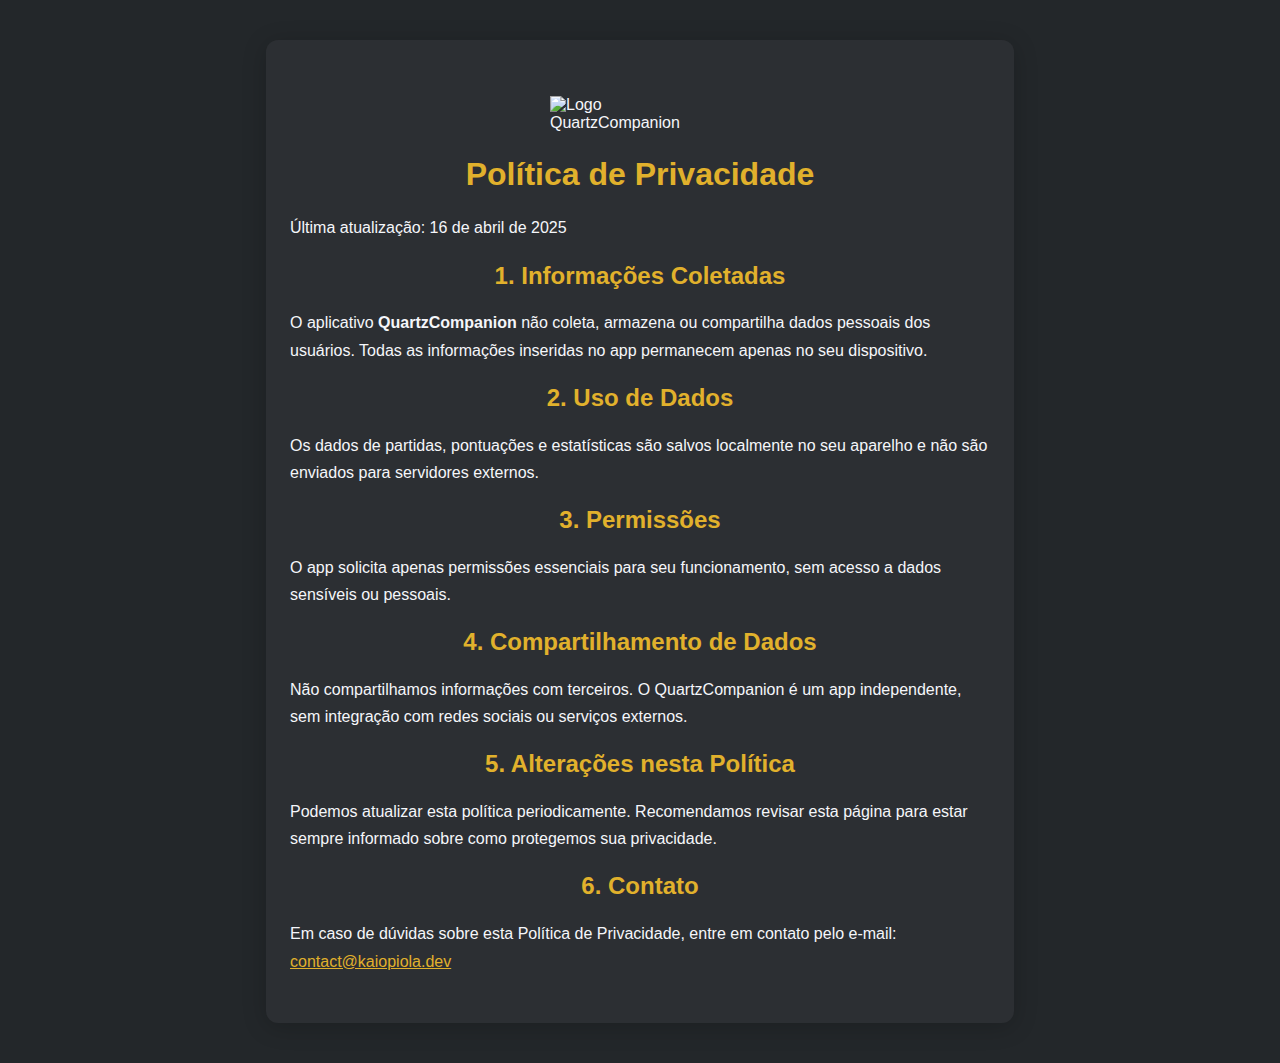
==== quartzcpolicy/index.html @ 83c011cc "Create index.html" ====
<!DOCTYPE html>
<html lang="pt-BR">
<head>
  <meta charset="UTF-8">
  <meta name="viewport" content="width=device-width, initial-scale=1">
  <title>Política de Privacidade - QuartzCompanion</title>
  <style>
    body {
      background: #23272a;
      color: #f5f6fa;
      font-family: 'Segoe UI', Arial, sans-serif;
      margin: 0;
      padding: 0;
    }
    .container {
      max-width: 700px;
      margin: 40px auto;
      background: #2c2f33;
      border-radius: 12px;
      box-shadow: 0 4px 24px rgba(0,0,0,0.2);
      padding: 32px 24px;
    }
    h1, h2 {
      color: #e1b12c;
      text-align: center;
    }
    img {
      display: block;
      margin: 24px auto;
      max-width: 180px;
    }
    p, li {
      color: #f5f6fa;
      line-height: 1.7;
    }
    ul {
      padding-left: 20px;
    }
    @media (max-width: 600px) {
      .container {
        padding: 16px 4px;
      }
    }
  </style>
</head>
<body>
  <div class="container">
    <!-- Substitua o src abaixo pela imagem do seu app -->
    <img src="images/icon.png" alt="Logo QuartzCompanion">
    <h1>Política de Privacidade</h1>
    <p>Última atualização: 16 de abril de 2025</p>

    <h2>1. Informações Coletadas</h2>
    <p>O aplicativo <strong>QuartzCompanion</strong> não coleta, armazena ou compartilha dados pessoais dos usuários. Todas as informações inseridas no app permanecem apenas no seu dispositivo.</p>

    <h2>2. Uso de Dados</h2>
    <p>Os dados de partidas, pontuações e estatísticas são salvos localmente no seu aparelho e não são enviados para servidores externos.</p>

    <h2>3. Permissões</h2>
    <p>O app solicita apenas permissões essenciais para seu funcionamento, sem acesso a dados sensíveis ou pessoais.</p>

    <h2>4. Compartilhamento de Dados</h2>
    <p>Não compartilhamos informações com terceiros. O QuartzCompanion é um app independente, sem integração com redes sociais ou serviços externos.</p>

    <h2>5. Alterações nesta Política</h2>
    <p>Podemos atualizar esta política periodicamente. Recomendamos revisar esta página para estar sempre informado sobre como protegemos sua privacidade.</p>

    <h2>6. Contato</h2>
    <p>Em caso de dúvidas sobre esta Política de Privacidade, entre em contato pelo e-mail: <a href="mailto:contact@kaiopiola.dev" style="color:#e1b12c;">contact@kaiopiola.dev</a></p>
  </div>
</body>
</html>
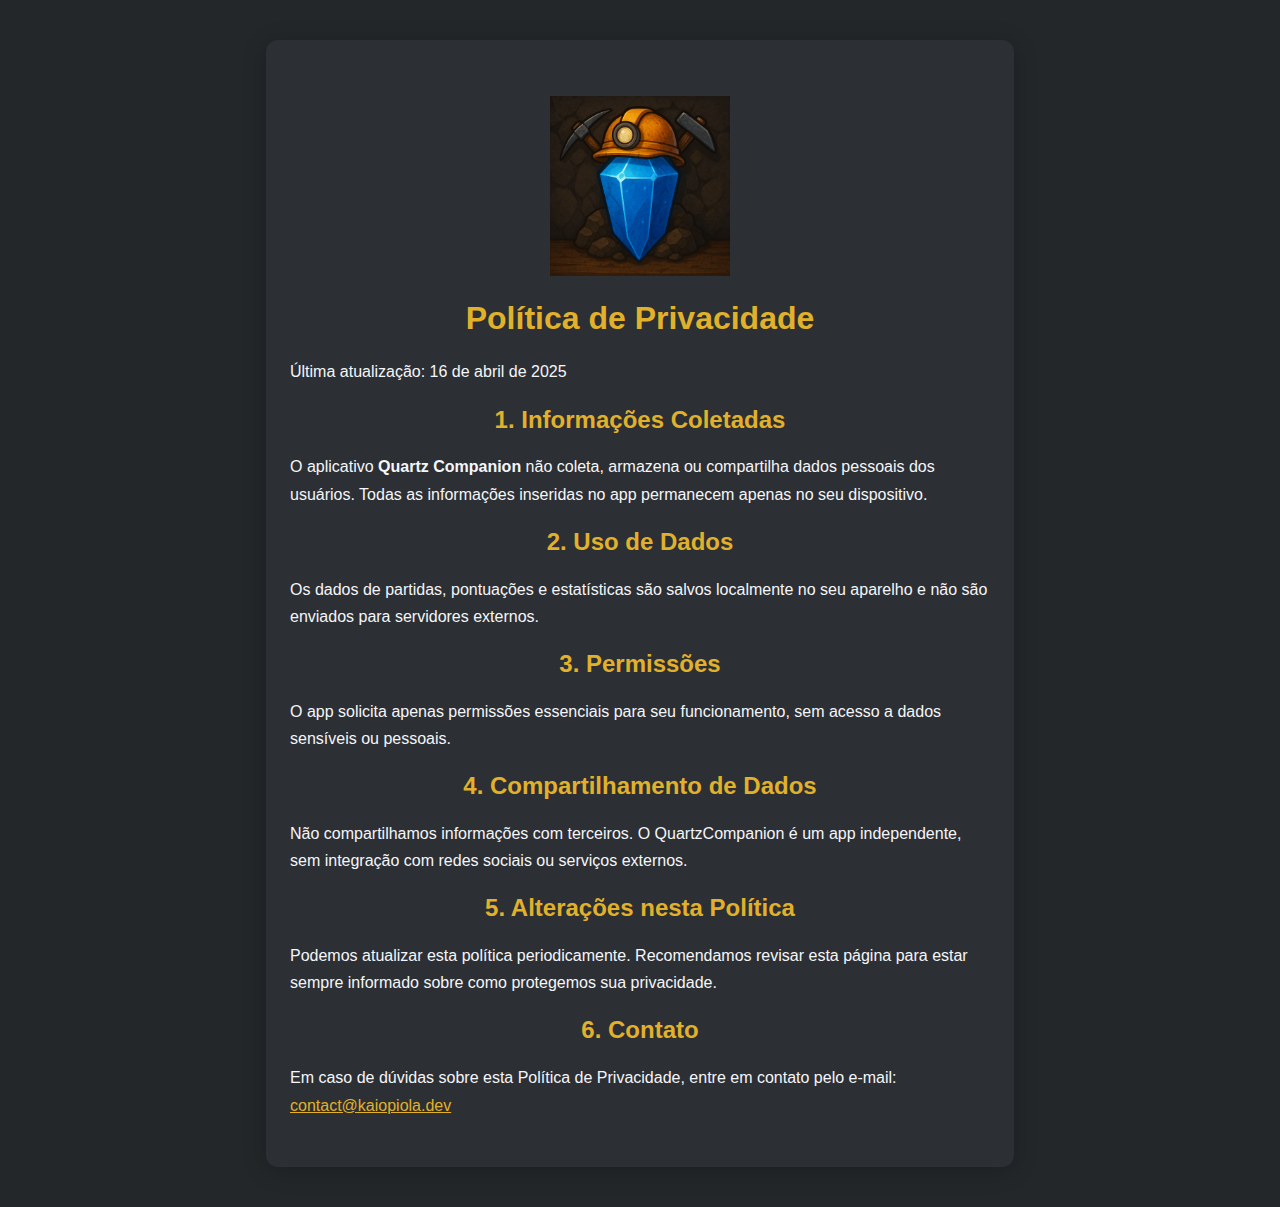
==== commit 714ab8ca: "Update index.html" ====
--- a/quartzcpolicy/index.html
+++ b/quartzcpolicy/index.html
@@ -3,7 +3,7 @@
 <head>
   <meta charset="UTF-8">
   <meta name="viewport" content="width=device-width, initial-scale=1">
-  <title>Política de Privacidade - QuartzCompanion</title>
+  <title>Política de Privacidade - Quartz Companion</title>
   <style>
     body {
       background: #23272a;
@@ -51,7 +51,7 @@
     <p>Última atualização: 16 de abril de 2025</p>
 
     <h2>1. Informações Coletadas</h2>
-    <p>O aplicativo <strong>QuartzCompanion</strong> não coleta, armazena ou compartilha dados pessoais dos usuários. Todas as informações inseridas no app permanecem apenas no seu dispositivo.</p>
+    <p>O aplicativo <strong>Quartz Companion</strong> não coleta, armazena ou compartilha dados pessoais dos usuários. Todas as informações inseridas no app permanecem apenas no seu dispositivo.</p>
 
     <h2>2. Uso de Dados</h2>
     <p>Os dados de partidas, pontuações e estatísticas são salvos localmente no seu aparelho e não são enviados para servidores externos.</p>
